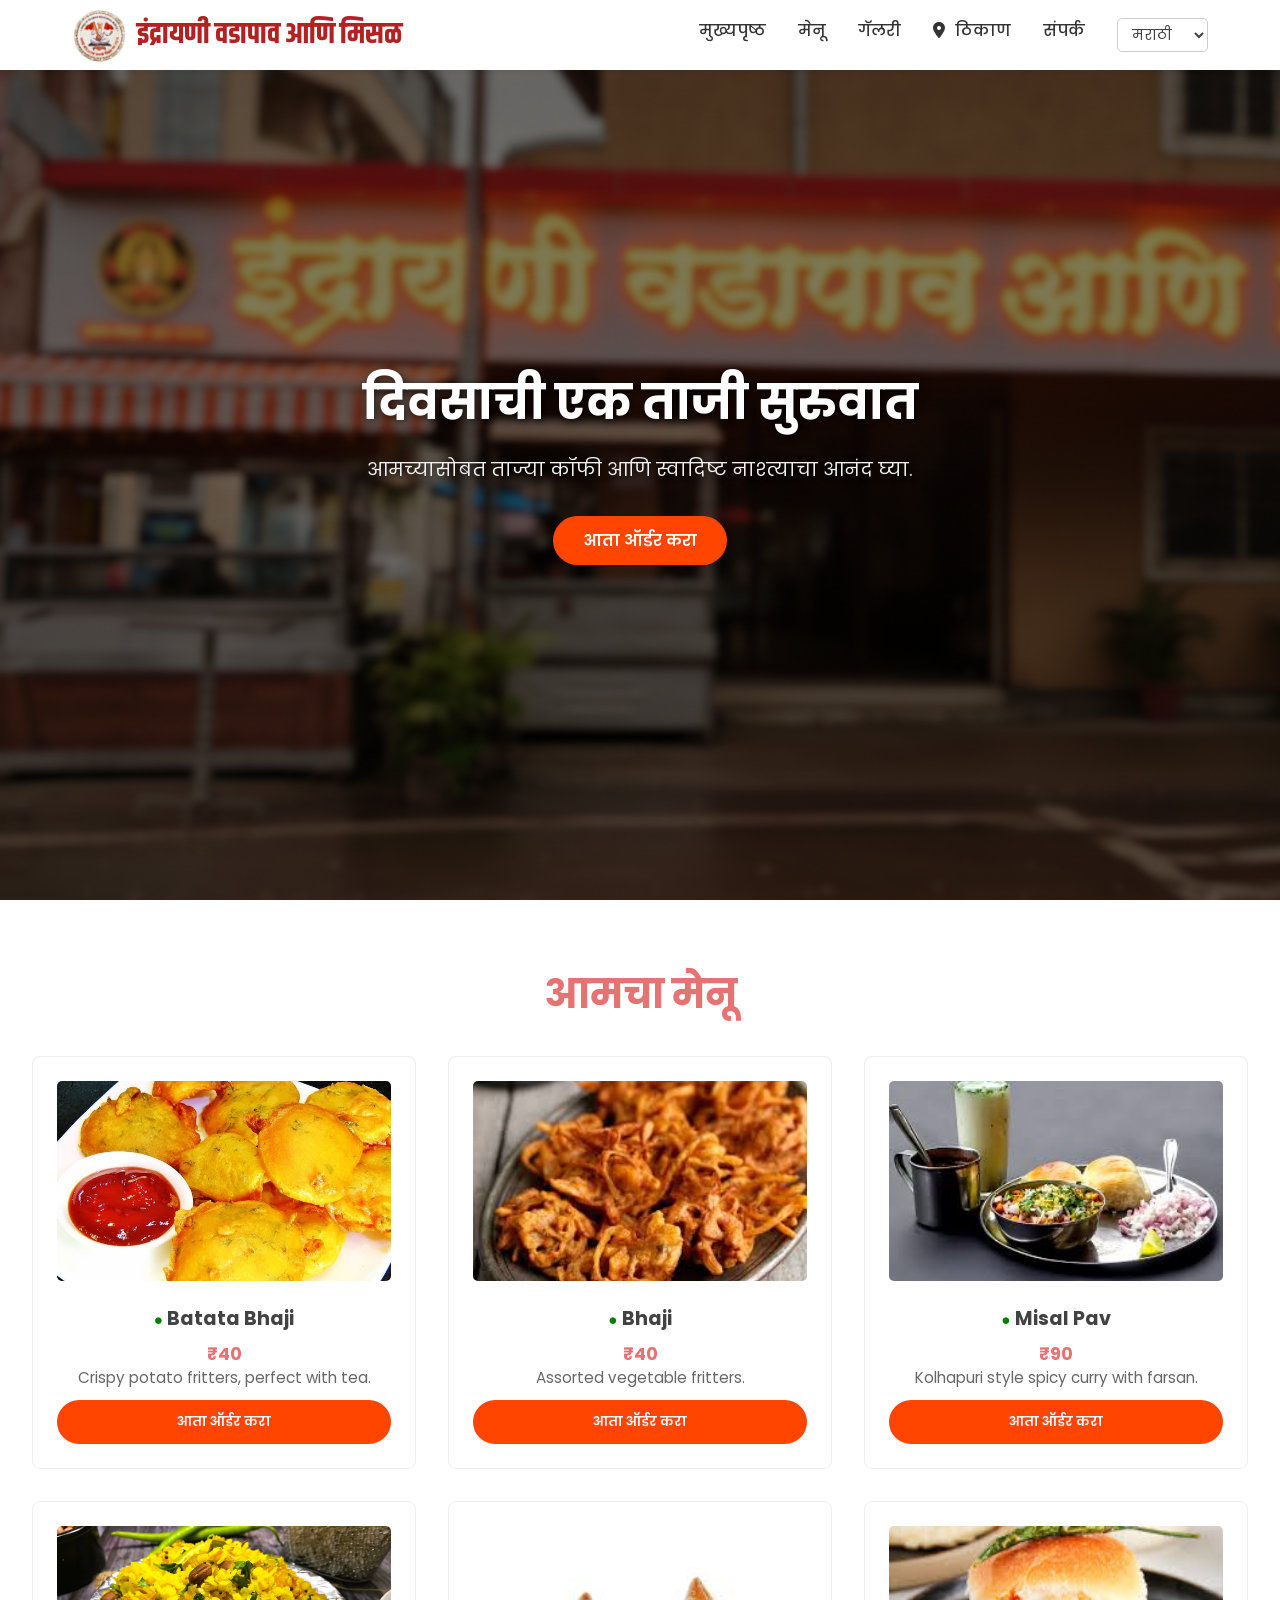
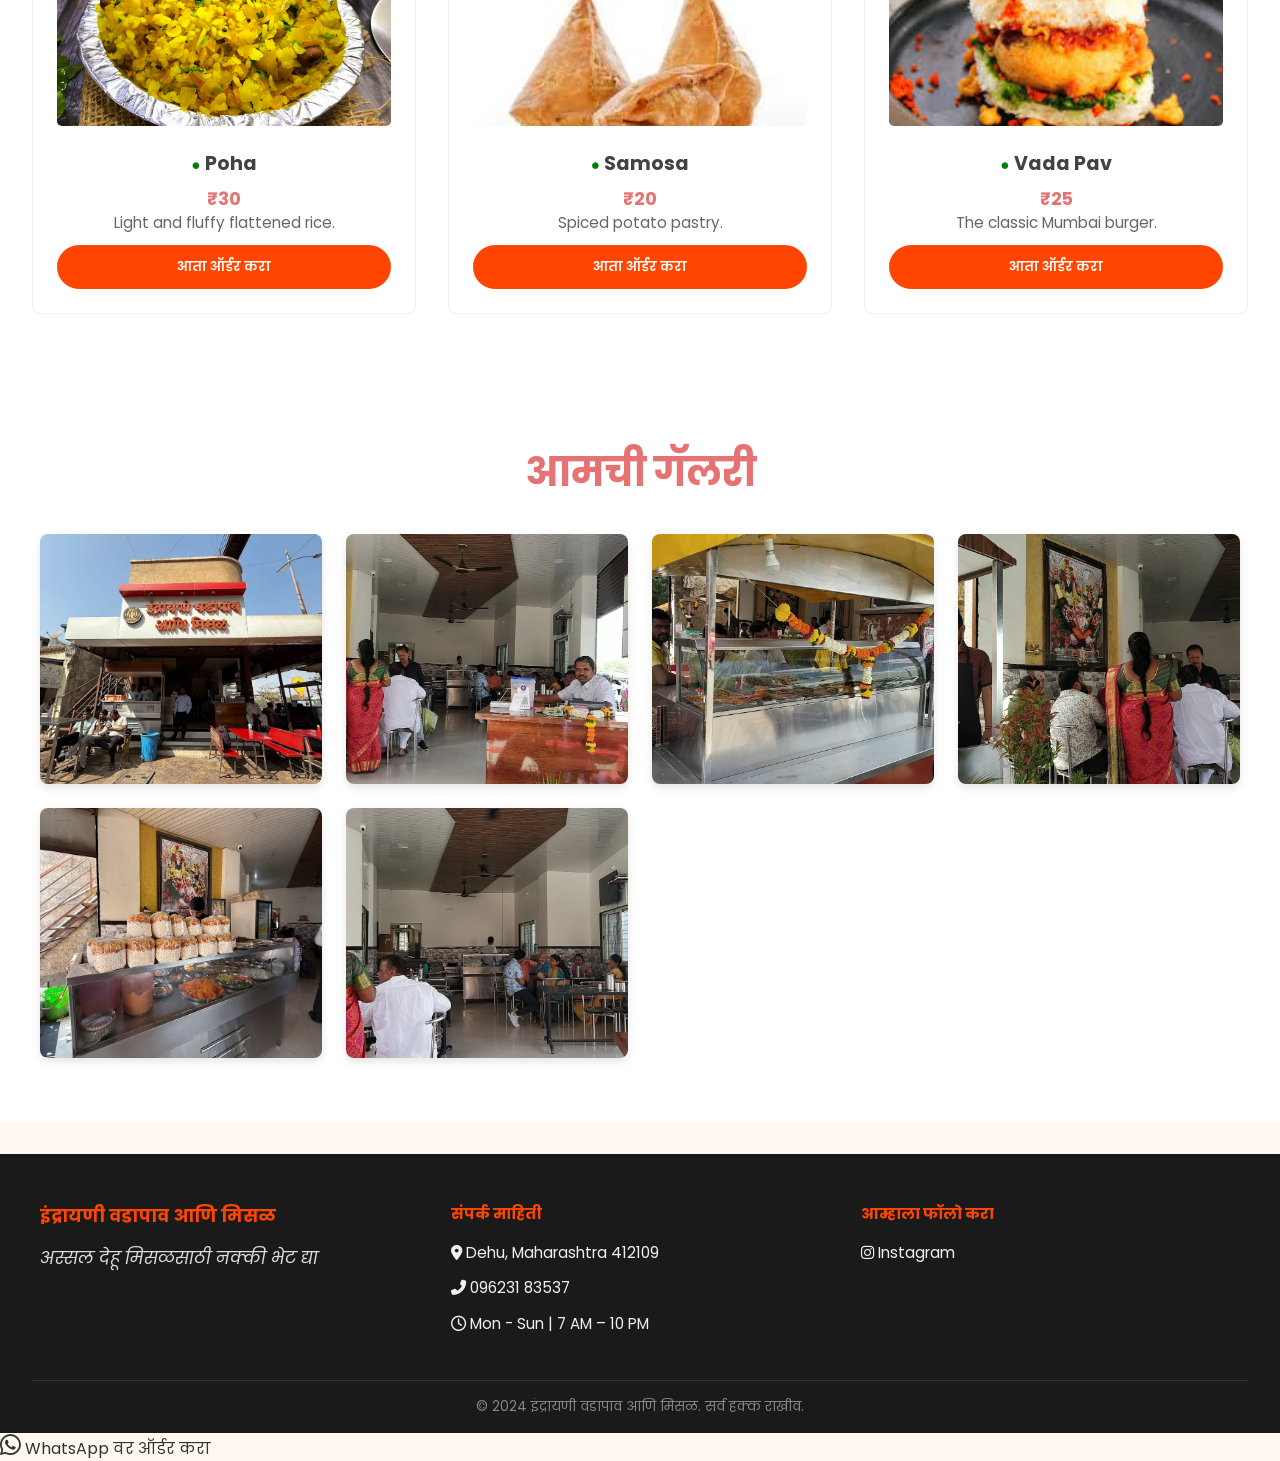
==== index.html @ 56738c75 "Initial commit for Indrayani project" ====
<!DOCTYPE html>
<html lang="hi">
<head>
    <meta charset="UTF-8">
    <meta name="viewport" content="width=device-width, initial-scale=1.0">
    <title>Indrayani Vadapav ani Misal - Authentic Dehu Misal & Vadapav</title>
    
    <!-- SEO के लिए मेटा विवरण -->
    <meta name="description" content="Indrayani Vadapav ani Misal में आपका स्वागत है, Dehu का सबसे अच्छा Misal और Vadapav स्पॉट।">

    <!-- Favicon (Browser Tab Icon) -->
    <link rel="icon" type="image/jpg" href="images/samosa.jpg">

    <!-- Google Fonts (Poppins) -->
    <link rel="preconnect" href="https://fonts.googleapis.com">
    <link rel="preconnect" href="https://fonts.gstatic.com" crossorigin>
    <link href="https://fonts.googleapis.com/css2?family=Khand:wght@600;700&family=Poppins:wght@400;500;700&display=swap" rel="stylesheet">

    <!-- FontAwesome Icons CDN -->
    <link rel="stylesheet" href="https://cdnjs.cloudflare.com/ajax/libs/font-awesome/6.5.1/css/all.min.css" integrity="sha512-DTOQO9RWCH3ppGqcWaEA1BIZOC6xxalwEsw9c2QQeAIftl+Vegovlnee1c9QX4TctnWMn13TZye+giMm8e2LwA==" crossorigin="anonymous" referrerpolicy="no-referrer" />

    <!-- External CSS File -->
    <link rel="stylesheet" href="style.css">
</head>
<body>

    <header class="header">
        <nav class="navbar">
            <!-- Logo -->
            <a href="index.html" class="logo">
                <img src="images/maha.jpg" alt="इंद्रायणी वडापाव आणि मिसळ Logo">
                <span>इंद्रायणी वडापाव आणि मिसळ</span>
            </a>

            <!-- Navigation Links -->
            <ul class="nav-links" id="nav-links">
                <li><a href="#home"><span data-i18n="home">Home</span></a></li>
                <li><a href="#menu"><span data-i18n="menu">Menu</span></a></li>
                <li><a href="#gallery"><span data-i18n="gallery">Gallery</span></a></li>
                <li><a href="https://maps.app.goo.gl/Uf37W1vmxum3vepm6" target="_blank"><i class="fas fa-map-marker-alt"></i> <span data-i18n="location">Location</span></a></li>
                <li><a href="#contact"><span data-i18n="contact">Contact</span></a></li>
                <li>
                    <select id="language-selector" onchange="changeLanguage(this.value)">
                        <option value="en">English</option>
                        <option value="mr" selected>मराठी</option>
                        <option value="hi">हिंदी</option>
                    </select>
                </li>
            </ul>

            <!-- Mobile Menu Toggle Button (Hamburger Icon) -->
            <button class="nav-toggle" id="nav-toggle">
                <i class="fas fa-bars"></i>
            </button>
        </nav>
    </header>

    <main>
        <!-- पेज का मुख्य कंटेंट यहाँ आएगा -->
        <section id="hero">
            <div class="hero-content">
                <h1 data-i18n="heroTitle">A Fresh Start to the Day</h1>
                <p data-i18n="heroDesc">Enjoy freshly made coffee and delicious breakfast with us.</p>
                <a href="#menu" class="cta-button" data-i18n="orderNow">Order Now</a>
            </div>
        </section>

        <!-- Menu Section -->
        <section id="menu" class="menu-section">
            <h2 class="section-title" data-i18n="ourMenu">Our Menu</h2>
            
            <div class="menu-grid" id="dynamic-menu-grid">
                <!-- Menu items will be loaded here from Admin Panel data -->
            </div>
        </section>

        <!-- Gallery Section -->
        <section id="gallery" class="gallery-section">
            <h2 class="section-title" data-i18n="ourGallery">Our Gallery</h2>
            <div class="gallery-grid">
                <div class="gallery-item">
                    <img src="images/1.png" alt="Gallery Image 1" onclick="openLightbox(this.src)">
                </div>
                <div class="gallery-item">
                    <img src="images/2.png" alt="Gallery Image 2" onclick="openLightbox(this.src)">
                </div>
                <div class="gallery-item">
                    <img src="images/3.png" alt="Gallery Image 3" onclick="openLightbox(this.src)">
                </div>
                <div class="gallery-item">
                    <img src="images/4.png" alt="Gallery Image 4" onclick="openLightbox(this.src)">
                </div>
                <div class="gallery-item">
                    <img src="images/5.png" alt="Gallery Image 5" onclick="openLightbox(this.src)">
                </div>
                <div class="gallery-item">
                    <img src="images/6.png" alt="Gallery Image 6" onclick="openLightbox(this.src)">
                </div>
            </div>
        </section>

    </main>

    <!-- Lightbox Structure -->
    <div id="lightbox" class="lightbox-container" onclick="closeLightbox()">
        <span class="lightbox-close" onclick="closeLightbox()">&times;</span>
        <img class="lightbox-content" id="lightbox-img">
    </div>

    <footer id="contact" class="footer">
        <div class="footer-container">
            <div class="footer-column">
                <h3 data-i18n="brandName">Indrayani Vadapav ani Misal</h3>
                <p class="visit-us" data-i18n="visitUs">Visit Us for Authentic Dehu Misal</p>
            </div>
            <div class="footer-column">
                <h4 data-i18n="contactInfo">Contact Info</h4>
                <p><i class="fas fa-map-marker-alt"></i> <a href="https://maps.app.goo.gl/Uf37W1vmxum3vepm6" target="_blank">Dehu, Maharashtra 412109</a></p>
                <p><i class="fas fa-phone-alt"></i> <a href="tel:09623183537">096231 83537</a></p>
                <p><i class="far fa-clock"></i> Mon - Sun | 7 AM – 10 PM</p>
            </div>
            <div class="footer-column">
                <h4 data-i18n="followUs">Follow Us</h4>
                <a href="https://www.instagram.com/indrayani_wadapav_ani_misal/" target="_blank" class="social-link"><i class="fab fa-instagram"></i> Instagram</a>
            </div>
        </div>
        <div class="copyright">
            <p data-i18n="rights">&copy; 2024 Indrayani Vadapav ani Misal. All Rights Reserved.</p>
        </div>
    </footer>

    <!-- WhatsApp Floating Button -->
    <a href="javascript:void(0)" id="whatsapp-float-btn" class="whatsapp-float">
        <i class="fab fa-whatsapp"></i> <span data-i18n="whatsappOrder">Order on WhatsApp</span>
    </a>

    <!-- JavaScript for Mobile Menu -->
    <script>
        const navToggle = document.getElementById('nav-toggle');
        const navLinks = document.getElementById('nav-links');

        navToggle.addEventListener('click', () => {
            navLinks.classList.toggle('active');
        });

        // Language Translation Script
        const translations = {
            en: {
                home: "Home",
                menu: "Menu",
                gallery: "Gallery",
                location: "Location",
                contact: "Contact",
                heroTitle: "A Fresh Start to the Day",
                heroDesc: "Enjoy freshly made coffee and delicious breakfast with us.",
                orderNow: "Order Now",
                todaysSpecial: "Today's Special",
                spicyMisal: "Spicy Misal Pav",
                misalDesc: "Kolhapuri style spicy curry with farsan and pav.",
                mumbaiVada: "Mumbai Vada Pav",
                vadaDesc: "The classic Mumbai burger with spicy chutney.",
                ourMenu: "Our Menu",
                ourGallery: "Our Gallery",
                brandName: "Indrayani Vadapav ani Misal",
                visitUs: "Visit Us for Authentic Dehu Misal",
                contactInfo: "Contact Info",
                followUs: "Follow Us",
                rights: "© 2024 Indrayani Vadapav ani Misal. All Rights Reserved.",
                order_prompt: "Enter quantity for {itemName}:",
                invalid_quantity: "Invalid quantity. Please enter a number greater than 0.",
                i_want_to_order: "Hello, I would like to order:",
                whatsappOrder: "Order on WhatsApp",
                whatsapp_inquiry: "Hello, I would like to inquire about an order.",
                restaurant_reply: "This is an auto-generated message. We will confirm your order shortly.",
                outside_delivery_area: "Sorry, we only deliver within a 3km radius. Your location is too far.",
                location_unavailable: "Could not get your location. Please enable location services in your browser/phone settings and try again.",
                deliveryCharge: "Delivery Charge",
                total: "Total"
            },
            hi: {
                home: "होम",
                menu: "मेनू",
                gallery: "गैलरी",
                location: "लोकेशन",
                contact: "संपर्क",
                heroTitle: "दिन की एक ताज़ा शुरुआत",
                heroDesc: "हमारे साथ ताज़ी बनी कॉफ़ी और स्वादिष्ट नाश्ते का आनंद लें।",
                orderNow: "अभी ऑर्डर करें",
                todaysSpecial: "आज की खास पेशकश",
                spicyMisal: "स्पाइसी मिसल पाव",
                misalDesc: "कोल्हापुरी स्टाइल तीखी तरी, फरसाण और पाव के साथ।",
                mumbaiVada: "मुंबई वडा पाव",
                vadaDesc: "तीखी चटनी के साथ क्लासिक मुंबई बर्गर।",
                ourMenu: "हमारा मेनू",
                ourGallery: "हमारी गैलरी",
                brandName: "इंद्रायणी वडापाव आणि मिसळ",
                visitUs: "असली देहू मिसल का स्वाद लें",
                contactInfo: "संपर्क जानकारी",
                followUs: "हमें फॉलो करें",
                rights: "© 2024 इंद्रायणी वडापाव आणि मिसळ. सर्वाधिकार सुरक्षित।",
                order_prompt: "{itemName} के लिए मात्रा दर्ज करें:",
                invalid_quantity: "अमान्य मात्रा। कृपया 0 से बड़ी संख्या दर्ज करें।",
                i_want_to_order: "नमस्ते, मैं यह ऑर्डर करना चाहता हूँ:",
                whatsappOrder: "WhatsApp पर ऑर्डर करें",
                whatsapp_inquiry: "नमस्ते, मैं एक ऑर्डर के बारे में पूछताछ करना चाहता हूं।",
                restaurant_reply: "यह एक स्वचालित संदेश है। हम जल्द ही आपके ऑर्डर की पुष्टि करेंगे।",
                outside_delivery_area: "माफ़ करें, हम केवल 3 किमी के दायरे में डिलीवरी करते हैं। आपका स्थान बहुत दूर है।",
                location_unavailable: "आपका स्थान प्राप्त नहीं हो सका। कृपया अपने ब्राउज़र/फ़ोन सेटिंग्स में स्थान सेवाएं सक्षम करें और पुनः प्रयास करें।",
                deliveryCharge: "डिलीवरी चार्ज",
                total: "कुल"
            },
            mr: {
                home: "मुख्यपृष्ठ",
                menu: "मेनू",
                gallery: "गॅलरी",
                location: "ठिकाण",
                contact: "संपर्क",
                heroTitle: "दिवसाची एक ताजी सुरुवात",
                heroDesc: "आमच्यासोबत ताज्या कॉफी आणि स्वादिष्ट नाश्त्याचा आनंद घ्या.",
                orderNow: "आता ऑर्डर करा",
                todaysSpecial: "आजचे विशेष",
                spicyMisal: "झणझणीत मिसळ पाव",
                misalDesc: "कोल्हापुरी स्टाईल रस्सा, फरसाण आणि पाव सोबत.",
                mumbaiVada: "मुंबई वडापाव",
                vadaDesc: "तिखट चटणीसोबत क्लासिक मुंबई वडापाव.",
                ourMenu: "आमचा मेनू",
                ourGallery: "आमची गॅलरी",
                brandName: "इंद्रायणी वडापाव आणि मिसळ",
                visitUs: "अस्सल देहू मिसळसाठी नक्की भेट द्या",
                contactInfo: "संपर्क माहिती",
                followUs: "आम्हाला फॉलो करा",
                rights: "© 2024 इंद्रायणी वडापाव आणि मिसळ. सर्व हक्क राखीव.",
                order_prompt: "{itemName} साठी संख्या प्रविष्ट करा:",
                invalid_quantity: "अवैध प्रमाण. कृपया ० पेक्षा मोठी संख्या प्रविष्ट करा.",
                i_want_to_order: "नमस्कार, मला ही ऑर्डर करायची आहे:",
                whatsappOrder: "WhatsApp वर ऑर्डर करा",
                whatsapp_inquiry: "नमस्कार, मला ऑर्डरबद्दल चौकशी करायची आहे.",
                restaurant_reply: "हा एक स्वयंचलित संदेश आहे. आम्ही लवकरच तुमच्या ऑर्डरची पुष्टी करू.",
                outside_delivery_area: "क्षमस्व, आम्ही फक्त ३ किमीच्या त्रिज्येत डिलिव्हरी करतो. तुमचे स्थान खूप लांब आहे.",
                location_unavailable: "तुमचे स्थान मिळू शकले नाही. कृपया तुमच्या ब्राउझर/फोन सेटिंग्जमध्ये स्थान सेवा सक्षम करा आणि पुन्हा प्रयत्न करा.",
                deliveryCharge: "डिलिव्हरी चार्ज",
                total: "एकूण"
            }
        };

        // Initialize default language on page load
        changeLanguage('mr');

        function changeLanguage(lang) {
            document.querySelectorAll('[data-i18n]').forEach(element => {
                const key = element.getAttribute('data-i18n');
                if (translations[lang] && translations[lang][key]) {
                    element.textContent = translations[lang][key];
                }
            });
        }

        // --- Dynamic Menu Logic (Loaded from Admin Panel) ---
        const defaultMenu = [
            { name: "Batata Bhaji", price: 40, image: "images/batata-bhaji.jpg", desc: "Crispy potato fritters, perfect with tea.", veg: true },
            { name: "Bhaji", price: 40, image: "images/bhaji.jpg", desc: "Assorted vegetable fritters.", veg: true },
            { name: "Misal Pav", price: 90, image: "images/misal-pav.jpg", desc: "Kolhapuri style spicy curry with farsan.", veg: true },
            { name: "Poha", price: 30, image: "images/poha.jpg", desc: "Light and fluffy flattened rice.", veg: true },
            { name: "Samosa", price: 20, image: "images/samosa.jpg", desc: "Spiced potato pastry.", veg: true },
            { name: "Vada Pav", price: 25, image: "images/vada-pav.jpg", desc: "The classic Mumbai burger.", veg: true }
        ];

        const menuData = JSON.parse(localStorage.getItem('menuData')) || defaultMenu;
        const menuContainer = document.getElementById('dynamic-menu-grid');

        menuData.forEach(item => {
            const vegIcon = item.veg ? '<span class="veg-icon" style="color:green">●</span>' : '<span class="veg-icon" style="color:red">●</span>';
            const cardHtml = `
                <div class="menu-card">
                    <img src="${item.image}" alt="${item.name}" onerror="this.src='https://placehold.co/600x400?text=No+Image'">
                    <h4>${vegIcon} <span>${item.name}</span></h4>
                    <span class="price">₹${item.price}</span>
                    <p class="description">${item.desc}</p>
                    <button class="cta-button" style="width:100%; text-align:center; margin-top:10px;" onclick="orderItem('${item.name}', ${item.price})">${translations['mr'].orderNow}</button>
                </div>
            `;
            menuContainer.innerHTML += cardHtml;
        });

        function orderItem(itemName, price) {
            const lang = document.getElementById('language-selector').value || 'en';

            if (navigator.geolocation) {
                navigator.geolocation.getCurrentPosition(
                    (position) => { // Success
                        const userLat = position.coords.latitude;
                        const userLon = position.coords.longitude;
                        const restaurantLat = 18.7191; // Dehu, Maharashtra
                        const restaurantLon = 73.7645;

                        const distance = calculateDistance(userLat, userLon, restaurantLat, restaurantLon);

                        if (distance <= 3) {
                            proceedWithOrder(itemName, price, lang);
                        } else {
                            alert(translations[lang].outside_delivery_area);
                        }
                    },
                    () => { // Error
                        alert(translations[lang].location_unavailable);
                    }
                );
            } else {
                alert("Geolocation is not supported by this browser.");
            }
        }

        function proceedWithOrder(itemName, price, lang) {
            const promptText = translations[lang].order_prompt.replace('{itemName}', itemName); // itemName is now direct string
            const quantity = prompt(promptText, "1");

            if (quantity && !isNaN(quantity) && quantity > 0) {
                const qty = parseInt(quantity);
                const deliveryCharge = 30; // ₹30 डिलीवरी चार्ज
                const itemTotal = qty * price;
                const grandTotal = itemTotal + deliveryCharge;
                const orderMessage = `${translations[lang].i_want_to_order}\n- ${qty} x ${itemName} (₹${itemTotal})\n- ${translations[lang].deliveryCharge}: ₹${deliveryCharge}\n- ${translations[lang].total}: ₹${grandTotal}`;
                const restaurantReply = translations[lang].restaurant_reply;
                const finalMessage = `${orderMessage}\n\n${restaurantReply}`;
                const whatsappNumber = "919623183537";
                const url = `https://wa.me/${whatsappNumber}?text=${encodeURIComponent(finalMessage)}`;
                window.open(url, '_blank');
            } else if (quantity !== null) {
                alert(translations[lang].invalid_quantity);
            }
        }

        function calculateDistance(lat1, lon1, lat2, lon2) {
            const R = 6371; // Radius of the earth in km
            const dLat = (lat2 - lat1) * Math.PI / 180;
            const dLon = (lon2 - lon1) * Math.PI / 180;
            const a = 0.5 - Math.cos(dLat)/2 + Math.cos(lat1 * Math.PI / 180) * Math.cos(lat2 * Math.PI / 180) * (1 - Math.cos(dLon)) / 2;
            return R * 2 * Math.asin(Math.sqrt(a));
        }

        // Floating WhatsApp button for general inquiry
        document.getElementById('whatsapp-float-btn').addEventListener('click', function() {
            const lang = document.getElementById('language-selector').value || 'en';
            const message = translations[lang].whatsapp_inquiry;
            const whatsappNumber = "919623183537";
            const url = `https://wa.me/${whatsappNumber}?text=${encodeURIComponent(message)}`;
            window.open(url, '_blank');
        });

        // Lightbox Functions
        const lightbox = document.getElementById('lightbox');
        const lightboxImg = document.getElementById('lightbox-img');

        function openLightbox(src) {
            lightbox.style.display = 'flex';
            lightboxImg.src = src;
        }

        function closeLightbox() {
            lightbox.style.display = 'none';
            lightboxImg.src = '';
        }

    </script>

</body>
</html>
---- style.css ----
/* --- CSS Variables (Root) --- */
:root {
    --primary-font: 'Poppins', sans-serif;
    --primary-color: #E57373; /* एक वार्म, आकर्षक लाल रंग */
    --secondary-color: #424242; /* गहरा ग्रे */
    --background-color: #FFF8F0; /* हल्का क्रीम */
    --text-color: #333;
    --header-height: 70px;
}

/* --- Basic Reset & Body Styles --- */
* {
    margin: 0;
    padding: 0;
    box-sizing: border-box;
    scroll-behavior: smooth; /* Smooth scrolling for anchor links */
}

body {
    font-family: var(--primary-font);
    background-color: var(--background-color);
    color: var(--text-color);
}

/* इमेज लोड न होने पर लेआउट न बिगड़े */
img {
    background-color: #eee; /* हल्का ग्रे रंग */
    object-fit: cover;
}

a {
    text-decoration: none;
    color: inherit;
}

ul {
    list-style: none;
}

/* --- Header & Navigation Bar --- */
.header {
    background-color: #ffffff;
    box-shadow: 0 2px 4px rgba(0, 0, 0, 0.05);
    height: var(--header-height);
    position: fixed;
    width: 100%;
    top: 0;
    left: 0;
    z-index: 100;
}

.navbar {
    max-width: 1200px;
    margin: 0 auto;
    padding: 0 2rem;
    height: 100%;
    display: flex;
    justify-content: space-between;
    align-items: center;
}

.logo {
    font-family: 'Khand', sans-serif; /* मराठी के लिए बोल्ड फॉन्ट */
    font-size: 1.8rem;
    font-weight: 700;
    color: #b22222; /* गहरा लाल रंग */
    display: flex;
    align-items: center;
    gap: 10px;
}

.logo img {
    height: 55px; /* हेडर में फिट होने के लिए साइज */
    width: auto;
    vertical-align: middle; /* इमेज को सही से अलाइन करने के लिए */
}

.nav-links {
    display: flex;
    gap: 2rem;
}

.nav-links a {
    font-weight: 500;
    transition: color 0.3s ease;
}

.nav-links a i {
    margin-right: 6px; /* आइकन और टेक्स्ट के बीच थोड़ी जगह */
}

.nav-links a:hover {
    color: var(--primary-color);
}

/* Language Selector */
#language-selector {
    padding: 5px 10px;
    border-radius: 5px;
    border: 1px solid #ccc;
    background-color: white;
    font-family: var(--primary-font);
    cursor: pointer;
    font-size: 0.9rem;
    color: var(--secondary-color);
}

#language-selector:focus {
    outline: none;
    border-color: var(--primary-color);
}

.nav-toggle {
    display: none; /* डेस्कटॉप पर छिपा हुआ */
    font-size: 1.5rem;
    background: none;
    border: none;
    cursor: pointer;
    color: var(--secondary-color);
}

/* --- Announcement Bar --- */
.announcement-bar {
    background-color: #FF4500; /* Orange Background */
    color: white;
    padding: 8px 0;
    overflow: hidden;
    white-space: nowrap;
    margin-top: var(--header-height); /* Fixed Header के नीचे जगह बनाने के लिए */
    font-weight: 600;
    font-size: 1rem;
}

.marquee-text {
    display: inline-block;
    padding-left: 100%;
    animation: marquee 15s linear infinite;
}

@keyframes marquee {
    0% { transform: translateX(0); }
    100% { transform: translateX(-100%); }
}

/* --- Hero Section Example --- */
#hero {
    display: flex;
    justify-content: center; /* टेक्स्ट को बीच में लाने के लिए */
    align-items: center;
    text-align: center; /* टेक्स्ट को बीच में लाने के लिए */
    min-height: 100vh;
    padding-top: 2rem; /* पैडिंग कम की क्योंकि अब ऊपर Announcement Bar है */
    padding-left: 5%;
    padding-right: 5%;
    color: #FFFFFF; /* White Text for dark background */
    gap: 2rem;
    position: relative; /* Overlay के लिए ज़रूरी */
    background-image: url('images/indra.png');
    background-size: cover;
    background-position: center;
}

/* हीरो सेक्शन पर ओवरले ताकि टेक्स्ट साफ़ दिखे */
#hero::before {
    content: '';
    position: absolute;
    top: 0;
    left: 0;
    width: 100%;
    height: 100%;
    background-color: rgba(0, 0, 0, 0.5); /* गहरा ओवरले ताकि इमेज साफ़ दिखे */
    z-index: 0;
}

#hero h1 {
    font-size: 3rem;
    margin-bottom: 1rem;
    color: #FFFFFF;
    text-shadow: 2px 2px 8px rgba(0, 0, 0, 0.7); /* टेक्स्ट के पीछे छाया */
}

#hero p {
    font-size: 1.2rem;
    margin-bottom: 2rem;
    color: #f1f1f1; /* थोड़ा हल्का सफ़ेद */
    text-shadow: 1px 1px 6px rgba(0, 0, 0, 0.7); /* टेक्स्ट के पीछे छाया */
}

.hero-content {
    position: relative; /* ओवरले के ऊपर रखने के लिए */
    z-index: 1;
}

.cta-button {
    display: inline-block;
    background-color: #FF4500; /* Orange Button */
    color: white;
    padding: 12px 30px;
    border-radius: 50px;
    font-weight: 600;
    transition: background 0.3s ease;
    /* Resets for <button> elements */
    border: none;
    cursor: pointer;
    font-family: var(--primary-font);
}

.cta-button:hover {
    background-color: #e63900;
}

/* --- Footer --- */
.footer {
    background-color: #1a1a1a; /* Premium Dark Background */
    color: #f1f1f1;
    padding: 3rem 2rem 1rem;
    margin-top: 2rem;
    font-size: 0.95rem;
}

.footer-container {
    max-width: 1200px;
    margin: 0 auto;
    display: flex;
    flex-wrap: wrap;
    justify-content: space-between;
    gap: 2rem;
}

.footer-column {
    flex: 1;
    min-width: 250px;
}

.footer-column h3, .footer-column h4 {
    color: #FF4500; /* Orange accent matching the theme */
    margin-bottom: 1rem;
}

.visit-us {
    font-style: italic;
    font-size: 1.1rem;
    color: #ddd;
}

.footer-column p {
    margin-bottom: 0.8rem;
}

.footer-column a {
    transition: color 0.3s;
}

.footer-column a:hover {
    color: #FF4500;
}

.copyright {
    text-align: center;
    margin-top: 2rem;
    padding-top: 1rem;
    border-top: 1px solid #333;
    font-size: 0.85rem;
    color: #888;
}

/* --- Menu Section Styles --- */
.menu-section {
    padding: 4rem 2rem;
    background-color: #fff;
}

.section-title {
    text-align: center;
    font-size: 2.5rem;
    margin-bottom: 2rem;
    color: var(--primary-color);
    font-family: var(--primary-font);
}

.menu-category {
    max-width: 1200px;
    margin: 0 auto 3rem auto;
}

.menu-category h3 {
    font-size: 1.8rem;
    margin-bottom: 1.5rem;
    border-bottom: 2px solid var(--primary-color);
    display: inline-block;
    color: var(--secondary-color);
}

.menu-grid {
    display: grid;
    grid-template-columns: repeat(auto-fit, minmax(300px, 1fr));
    gap: 2rem;
}

.menu-card {
    background: #fff;
    border: 1px solid #eee;
    border-radius: 8px;
    padding: 1.5rem;
    transition: transform 0.3s ease, box-shadow 0.3s ease;
    text-align: center; /* Center align text in the card */
}

/* Hover Effect: Shadow and slight lift */
.menu-card:hover {
    transform: translateY(-5px);
    box-shadow: 0 10px 20px rgba(0,0,0,0.1);
}

/* मेनू कार्ड की इमेज का साइज फिक्स करें */
.menu-card img {
    width: 100%;
    height: 200px; /* फिक्स हाइट ताकि सब बराबर दिखें */
    object-fit: cover;
    border-radius: 5px;
    margin-bottom: 1rem; /* Space between image and text */
}

.card-header {
    display: flex;
    justify-content: space-between;
    align-items: center;
    text-align: left; /* Keep header text left-aligned */
}

.menu-card h4 {
    font-size: 1.2rem;
    color: var(--secondary-color);
    margin-bottom: 0.5rem; /* Space between title and price/description */
}

.card-header h4 {
    margin-bottom: 0;
}

.veg-icon {
    color: #4CAF50; /* Green color for veg icon */
    font-size: 0.8em;
    vertical-align: middle;
}

.price {
    font-weight: 700;
    color: var(--primary-color);
    font-size: 1.1rem;
}

.description {
    color: #666;
    font-size: 0.95rem;
    line-height: 1.5;
}

/* --- Gallery Section --- */
.gallery-section {
    padding: 4rem 2rem;
    background-color: #fff; /* Matches menu background */
}

.gallery-grid {
    display: grid;
    grid-template-columns: repeat(auto-fit, minmax(280px, 1fr));
    gap: 1.5rem;
    max-width: 1200px;
    margin: 0 auto;
}

.gallery-item {
    overflow: hidden; /* Zoom effect ke liye zaroori */
    border-radius: 8px;
    box-shadow: 0 4px 8px rgba(0,0,0,0.1);
    position: relative;
    cursor: pointer;
}

.gallery-item img {
    width: 100%;
    height: 250px; /* Sabhi images ke liye ek fix height */
    object-fit: cover; /* Image ko crop karke fit karega */
    display: block;
    transition: transform 0.4s ease;
}

/* Hover par zoom effect */
.gallery-item:hover img {
    transform: scale(1.1);
}

/* --- Lightbox Styles --- */
.lightbox-container {
    display: none; /* Hidden by default */
    position: fixed;
    z-index: 2000;
    left: 0;
    top: 0;
    width: 100%;
    height: 100%;
    background-color: rgba(0, 0, 0, 0.9);
    justify-content: center;
    align-items: center;
}

.lightbox-content {
    max-width: 90%;
    max-height: 90%;
    object-fit: contain;
}

.lightbox-close {
    position: absolute;
    top: 20px;
    right: 35px;
    color: #f1f1f1;
    font-size: 40px;
    font-weight: bold;
    transition: 0.3s;
    cursor: pointer;
}

/* --- Responsive Design (Media Query for Mobile) --- */
@media (max-width: 768px) {
    .logo {
        font-size: 1.2rem; /* मोबाइल पर नाम थोड़ा छोटा */
    }

    .logo img {
        height: 40px; /* मोबाइल पर लोगो थोड़ा छोटा */
    }

    /* नेविगेशन बार (Hamburger Menu) */
    .nav-links {
        position: absolute;
        top: var(--header-height);
        left: 0;
        width: 100%;
        background-color: white;
        flex-direction: column;
        align-items: center;
        padding: 1rem 0;
        transform: translateY(-150%); /* डिफ़ॉल्ट रूप से ऊपर छिपा हुआ */
        transition: transform 0.3s ease-in-out;
        box-shadow: 0 5px 10px rgba(0, 0, 0, 0.1);
    }

    .nav-links.active {
        transform: translateY(0); /* क्लिक करने पर नीचे आएगा */
    }

    .nav-links li {
        padding: 1rem 0;
        width: 100%;
        text-align: center;
    }

    .nav-toggle {
        display: block; /* हैमबर्गर आइकन दिखाएं */
    }
    
    /* Hero Section Mobile Adjustment */
    #hero {
        flex-direction: column-reverse; /* Image on top, text below (or vice versa) */
        text-align: center;
        padding: 100px 20px 50px 20px;
        height: auto;
    }

    /* मेनू कार्ड्स (एक के नीचे एक) */
    .menu-grid {
        grid-template-columns: 1fr; /* सिंगल कॉलम लेआउट */
    }

    .menu-section {
        padding: 2rem 1rem; /* मोबाइल पर पैडिंग कम करें */
    }
    
    .navbar {
        padding: 0 1rem;
    }
}

/* --- Admin Panel Styles --- */
.admin-body {
    background-color: #f4f4f4;
    min-height: 100vh;
}

.admin-wrapper {
    display: flex;
    width: 100%;
}

/* Sidebar */
.sidebar {
    width: 250px;
    background-color: #333; /* Dark Grey */
    color: white;
    display: flex;
    flex-direction: column;
    position: fixed;
    height: 100%;
    transition: 0.3s;
    z-index: 1000;
}

.sidebar-brand {
    font-size: 1.4rem;
    font-weight: bold;
    padding: 20px;
    background-color: #222;
    color: #FF4500;
    text-align: center;
    font-family: 'Khand', sans-serif;
}

.sidebar-menu {
    list-style: none;
    padding: 0;
}

.sidebar-menu li a {
    display: block;
    padding: 15px 20px;
    color: #ccc;
    text-decoration: none;
    border-bottom: 1px solid #444;
    transition: 0.3s;
}

.sidebar-menu li a:hover, .sidebar-menu li a.active {
    background-color: #FF4500;
    color: white;
}

.sidebar-menu i {
    margin-right: 10px;
    width: 20px;
    text-align: center;
}

/* Main Content */
.main-content {
    flex: 1;
    margin-left: 250px;
    transition: 0.3s;
}

.top-header {
    background-color: #fff;
    padding: 15px 20px;
    box-shadow: 0 2px 5px rgba(0,0,0,0.1);
    display: flex;
    align-items: center;
    justify-content: space-between;
    position: sticky;
    top: 0;
    z-index: 900;
}

.header-title {
    font-family: 'Khand', sans-serif;
    font-size: 1.5rem;
    color: #333;
    margin: 0;
}

.mobile-toggle {
    display: none;
    background: none;
    border: none;
    font-size: 1.5rem;
    cursor: pointer;
    margin-right: 15px;
    color: #333;
}

.dashboard-container {
    padding: 20px;
}

/* Stats Cards */
.stats-grid {
    display: grid;
    grid-template-columns: repeat(auto-fit, minmax(200px, 1fr));
    gap: 20px;
    margin-bottom: 20px;
}

.stat-card {
    background: white;
    padding: 20px;
    border-radius: 8px;
    box-shadow: 0 2px 5px rgba(0,0,0,0.05);
    display: flex;
    align-items: center;
    border-left: 4px solid #FF4500;
}

.stat-icon {
    font-size: 2rem;
    color: #FF4500;
    margin-right: 15px;
}

.stat-info h3 {
    font-size: 0.9rem;
    color: #777;
    margin-bottom: 5px;
}

.stat-info p {
    font-size: 1.2rem;
    font-weight: bold;
    color: #333;
}

/* Admin Card & Table */
.admin-card {
    background: white;
    padding: 25px;
    border-radius: 10px;
    box-shadow: 0 4px 10px rgba(0,0,0,0.05);
}

.admin-table {
    width: 100%;
    border-collapse: collapse;
    margin-bottom: 20px;
}

.admin-table th, .admin-table td {
    padding: 12px 15px;
    text-align: left;
    border-bottom: 1px solid #eee;
}

.admin-table th {
    background-color: #f8f9fa;
    color: #555;
    font-weight: 600;
}

.price-input {
    width: 100%;
    padding: 8px;
    border: 1px solid #ddd;
    border-radius: 4px;
}

.save-btn {
    width: 100%;
    padding: 15px;
    font-size: 1.1rem;
    border-radius: 50px;
}

/* Login Card */
.login-card {
    max-width: 400px;
    margin: 100px auto;
    background: white;
    padding: 30px;
    border-radius: 10px;
    box-shadow: 0 4px 15px rgba(0,0,0,0.1);
    text-align: center;
}

.admin-input {
    width: 100%;
    padding: 12px;
    margin: 15px 0;
    border: 1px solid #ddd;
    border-radius: 5px;
}

/* Responsive */
@media (max-width: 768px) {
    .sidebar {
        transform: translateX(-250px);
    }
    .sidebar.active {
        transform: translateX(0);
    }
    .main-content {
        margin-left: 0;
    }
    .mobile-toggle {
        display: block;
    }
}

/* --- Full-Featured Admin Dashboard Styles --- */
.admin-body {
    background-color: #f4f6f9;
    display: flex;
    min-height: 100vh;
    font-family: 'Poppins', sans-serif;
    margin: 0; /* Reset body margin for admin page */
}

.sidebar {
    width: 260px;
    background-color: #1a1a1a; /* Dark Sidebar */
    color: #fff;
    display: flex;
    flex-direction: column;
    transition: transform 0.3s ease;
    position: fixed;
    height: 100%;
    z-index: 1000;
    left: 0;
    top: 0;
}

.sidebar-header {
    padding: 25px 20px;
    background-color: #b22222; /* Dark Red Brand Color */
    text-align: center;
    font-family: 'Khand', sans-serif;
    font-size: 1.6rem;
    font-weight: 700;
    letter-spacing: 1px;
}

.sidebar-menu {
    list-style: none;
    padding: 0;
    margin-top: 20px;
}

.sidebar-menu li a {
    display: flex;
    align-items: center;
    padding: 15px 25px;
    color: #ccc;
    text-decoration: none;
    transition: 0.3s;
    border-left: 4px solid transparent;
    font-size: 1rem;
}

.sidebar-menu li a:hover, .sidebar-menu li a.active {
    background-color: #333;
    color: #fff;
    border-left-color: #FF4500; /* Orange Accent */
}

.sidebar-menu li a i {
    margin-right: 15px;
    width: 20px;
    text-align: center;
    font-size: 1.1rem;
}

.main-content {
    flex: 1;
    margin-left: 260px; /* Width of sidebar */
    display: flex;
    flex-direction: column;
    transition: margin-left 0.3s ease;
    width: 100%;
}

.top-header {
    background-color: #fff;
    padding: 15px 30px;
    box-shadow: 0 2px 5px rgba(0,0,0,0.05);
    display: flex;
    justify-content: space-between;
    align-items: center;
    height: 70px;
}

.header-title {
    font-size: 1.5rem;
    font-weight: 600;
    color: #333;
    font-family: 'Khand', sans-serif;
}

.dashboard-container {
    padding: 30px;
}

/* Stats Cards */
.stats-grid {
    display: grid;
    grid-template-columns: repeat(auto-fit, minmax(240px, 1fr));
    gap: 20px;
    margin-bottom: 30px;
}

.stat-card {
    background: #fff;
    padding: 25px;
    border-radius: 10px;
    box-shadow: 0 2px 10px rgba(0,0,0,0.05);
    display: flex;
    justify-content: space-between;
    align-items: center;
    border-bottom: 4px solid #FF4500;
}

.stat-info h3 {
    font-size: 2rem;
    margin-bottom: 5px;
    color: #333;
    font-weight: 700;
}

.stat-info p {
    color: #777;
    font-size: 0.9rem;
    font-weight: 500;
}

.stat-icon {
    font-size: 2.5rem;
    color: #FF4500;
    opacity: 0.2;
}

/* Menu Table */
.table-container {
    background: #fff;
    padding: 25px;
    border-radius: 10px;
    box-shadow: 0 2px 10px rgba(0,0,0,0.05);
}

.table-header-row {
    display: flex;
    justify-content: space-between;
    align-items: center;
    margin-bottom: 20px;
}

.menu-table {
    width: 100%;
    border-collapse: collapse;
}

.menu-table th, .menu-table td {
    padding: 15px;
    text-align: left;
    border-bottom: 1px solid #eee;
}

.menu-table th {
    background-color: #f8f9fa;
    color: #555;
    font-weight: 600;
}

/* Mobile Responsive for Admin */
@media (max-width: 768px) {
    .sidebar {
        transform: translateX(-100%);
    }
    .sidebar.active {
        transform: translateX(0);
    }
    .main-content {
        margin-left: 0;
    }
}
}

/* --- WhatsApp Floating Button --- */
.whatsapp-float {
    position: fixed;
    bottom: 20px;
    right: 20px;
    background-color: #25d366;
    color: white;
    padding: 12px 24px;
    border-radius: 50px;
    font-weight: 600;
    box-shadow: 0 4px 10px rgba(0,0,0,0.2);
    z-index: 1000;
    display: flex;
    align-items: center;
    gap: 10px;
    transition: transform 0.3s ease, box-shadow 0.3s ease;
}

.whatsapp-float:hover {
    transform: translateY(-3px);
    box-shadow: 0 6px 15px rgba(0,0,0,0.3);
    background-color: #20bd5a;
}

.whatsapp-float i {
    font-size: 1.5rem;
}

/* --- Premium Login Page Styles --- */
.login-body {
    background-image: url('images/indra.png'); /* Restaurant Background */
    background-size: cover;
    background-position: center;
    height: 100vh;
    display: flex;
    justify-content: center;
    align-items: center;
    position: relative;
    margin: 0;
}

.login-body::before {
    content: '';
    position: absolute;
    top: 0; left: 0; right: 0; bottom: 0;
    background: rgba(0, 0, 0, 0.5); /* Dark Overlay */
    backdrop-filter: blur(8px); /* Blur Effect */
    z-index: 1;
}

.glass-card {
    background: rgba(255, 255, 255, 0.15); /* Translucent White */
    backdrop-filter: blur(12px);
    -webkit-backdrop-filter: blur(12px);
    border: 1px solid rgba(255, 255, 255, 0.3);
    padding: 40px;
    border-radius: 20px;
    width: 90%;
    max-width: 400px;
    text-align: center;
    position: relative;
    z-index: 2;
    box-shadow: 0 8px 32px 0 rgba(0, 0, 0, 0.37);
}

.login-logo {
    width: 90px;
    height: 90px;
    border-radius: 50%;
    object-fit: cover;
    margin-bottom: 15px;
    border: 3px solid white;
    box-shadow: 0 4px 10px rgba(0,0,0,0.2);
}

.login-title {
    color: white;
    font-family: 'Khand', sans-serif;
    font-size: 2.2rem;
    margin-bottom: 25px;
    text-shadow: 0 2px 4px rgba(0,0,0,0.5);
    line-height: 1.2;
}

.login-input {
    width: 100%;
    padding: 14px 20px;
    margin-bottom: 15px;
    border: none;
    border-radius: 50px;
    background: rgba(255, 255, 255, 0.9);
    font-size: 1rem;
    outline: none;
    transition: 0.3s;
    font-family: 'Poppins', sans-serif;
}

.login-input:focus {
    background: white;
    box-shadow: 0 0 15px rgba(255, 255, 255, 0.5);
    transform: scale(1.02);
}

.login-btn {
    width: 100%;
    padding: 14px;
    border: none;
    border-radius: 50px;
    background: #FF4500; /* Orange Brand Color */
    color: white;
    font-size: 1.1rem;
    font-weight: 600;
    cursor: pointer;
    transition: 0.3s;
    margin-top: 10px;
    box-shadow: 0 4px 15px rgba(255, 69, 0, 0.4);
}

.login-btn:hover {
    background: #ff5722;
    transform: translateY(-2px);
}
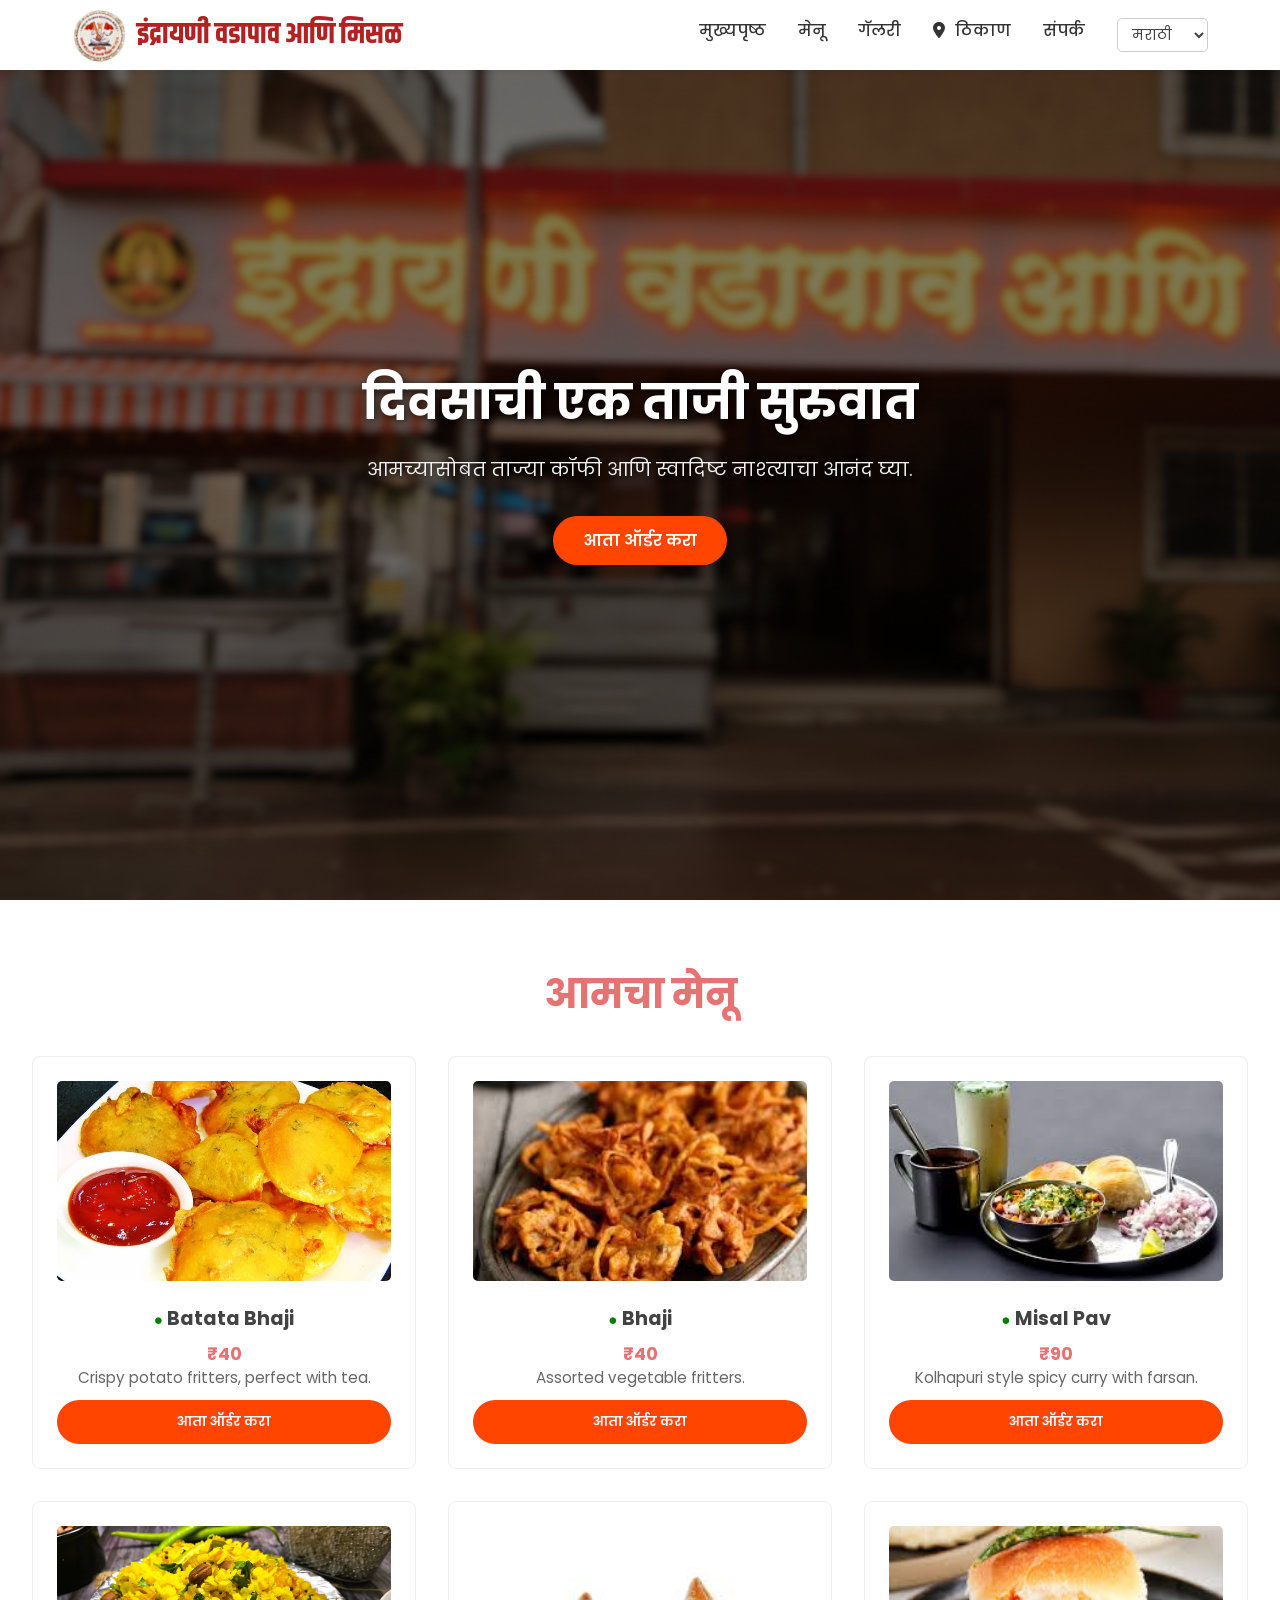
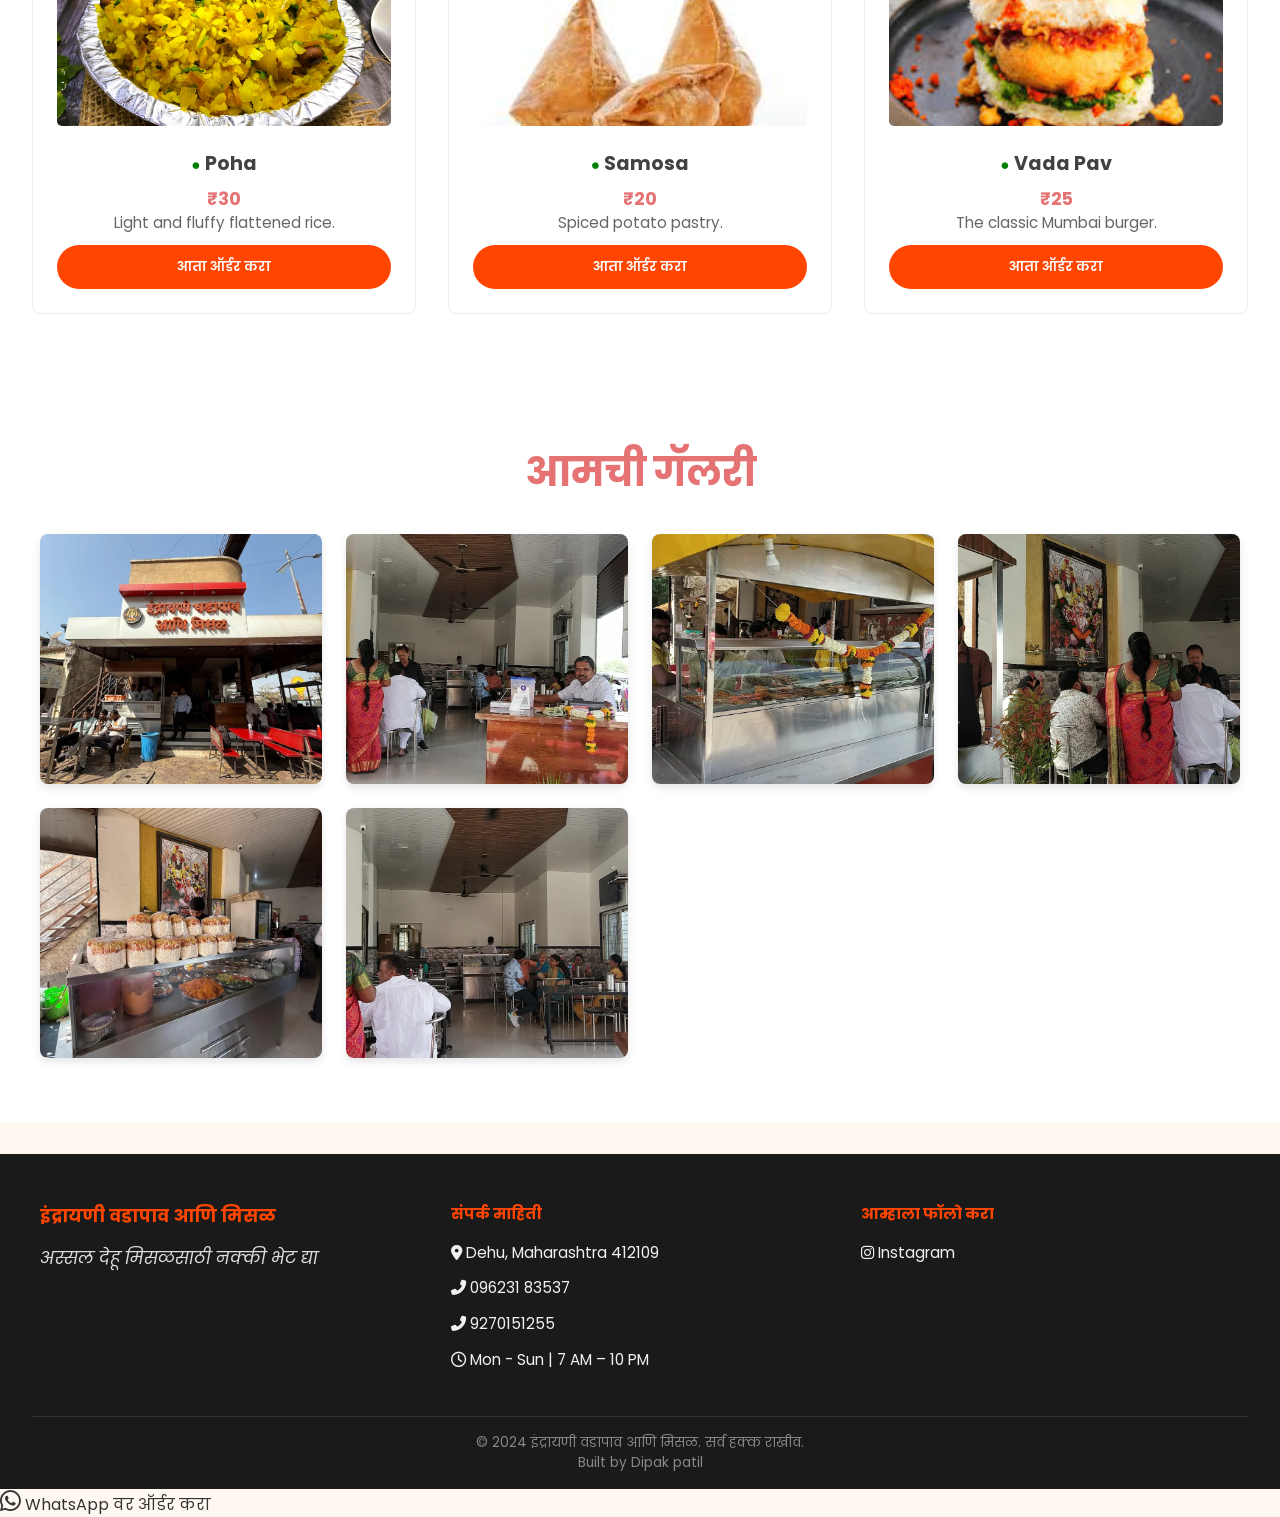
==== commit 347aaedf: "feat: Update contact info, hero link, and delivery options - Adds a new contact number to the footer" ====
--- a/index.html
+++ b/index.html
@@ -34,7 +34,7 @@
 
             <!-- Navigation Links -->
             <ul class="nav-links" id="nav-links">
-                <li><a href="#home"><span data-i18n="home">Home</span></a></li>
+                <li><a href="#hero"><span data-i18n="home">Home</span></a></li>
                 <li><a href="#menu"><span data-i18n="menu">Menu</span></a></li>
                 <li><a href="#gallery"><span data-i18n="gallery">Gallery</span></a></li>
                 <li><a href="https://maps.app.goo.gl/Uf37W1vmxum3vepm6" target="_blank"><i class="fas fa-map-marker-alt"></i> <span data-i18n="location">Location</span></a></li>
@@ -117,6 +117,7 @@
                 <h4 data-i18n="contactInfo">Contact Info</h4>
                 <p><i class="fas fa-map-marker-alt"></i> <a href="https://maps.app.goo.gl/Uf37W1vmxum3vepm6" target="_blank">Dehu, Maharashtra 412109</a></p>
                 <p><i class="fas fa-phone-alt"></i> <a href="tel:09623183537">096231 83537</a></p>
+                <p><i class="fas fa-phone-alt"></i> <a href="tel:9270151255">9270151255</a></p>
                 <p><i class="far fa-clock"></i> Mon - Sun | 7 AM – 10 PM</p>
             </div>
             <div class="footer-column">
@@ -126,6 +127,7 @@
         </div>
         <div class="copyright">
             <p data-i18n="rights">&copy; 2024 Indrayani Vadapav ani Misal. All Rights Reserved.</p>
+            <p>Built by Dipak patil</p>
         </div>
     </footer>
 
@@ -172,7 +174,7 @@
                 whatsappOrder: "Order on WhatsApp",
                 whatsapp_inquiry: "Hello, I would like to inquire about an order.",
                 restaurant_reply: "This is an auto-generated message. We will confirm your order shortly.",
-                outside_delivery_area: "Sorry, we only deliver within a 3km radius. Your location is too far.",
+                outside_delivery_area: "We deliver all over India.",
                 location_unavailable: "Could not get your location. Please enable location services in your browser/phone settings and try again.",
                 deliveryCharge: "Delivery Charge",
                 total: "Total"
@@ -204,7 +206,7 @@
                 whatsappOrder: "WhatsApp पर ऑर्डर करें",
                 whatsapp_inquiry: "नमस्ते, मैं एक ऑर्डर के बारे में पूछताछ करना चाहता हूं।",
                 restaurant_reply: "यह एक स्वचालित संदेश है। हम जल्द ही आपके ऑर्डर की पुष्टि करेंगे।",
-                outside_delivery_area: "माफ़ करें, हम केवल 3 किमी के दायरे में डिलीवरी करते हैं। आपका स्थान बहुत दूर है।",
+                outside_delivery_area: "हम पूरे भारत में डिलीवरी करते हैं।",
                 location_unavailable: "आपका स्थान प्राप्त नहीं हो सका। कृपया अपने ब्राउज़र/फ़ोन सेटिंग्स में स्थान सेवाएं सक्षम करें और पुनः प्रयास करें।",
                 deliveryCharge: "डिलीवरी चार्ज",
                 total: "कुल"
@@ -236,7 +238,7 @@
                 whatsappOrder: "WhatsApp वर ऑर्डर करा",
                 whatsapp_inquiry: "नमस्कार, मला ऑर्डरबद्दल चौकशी करायची आहे.",
                 restaurant_reply: "हा एक स्वयंचलित संदेश आहे. आम्ही लवकरच तुमच्या ऑर्डरची पुष्टी करू.",
-                outside_delivery_area: "क्षमस्व, आम्ही फक्त ३ किमीच्या त्रिज्येत डिलिव्हरी करतो. तुमचे स्थान खूप लांब आहे.",
+                outside_delivery_area: "आम्ही संपूर्ण भारतात डिलिव्हरी करतो.",
                 location_unavailable: "तुमचे स्थान मिळू शकले नाही. कृपया तुमच्या ब्राउझर/फोन सेटिंग्जमध्ये स्थान सेवा सक्षम करा आणि पुन्हा प्रयत्न करा.",
                 deliveryCharge: "डिलिव्हरी चार्ज",
                 total: "एकूण"
@@ -295,7 +297,7 @@
 
                         const distance = calculateDistance(userLat, userLon, restaurantLat, restaurantLon);
 
-                        if (distance <= 3) {
+                        if (true) {
                             proceedWithOrder(itemName, price, lang);
                         } else {
                             alert(translations[lang].outside_delivery_area);
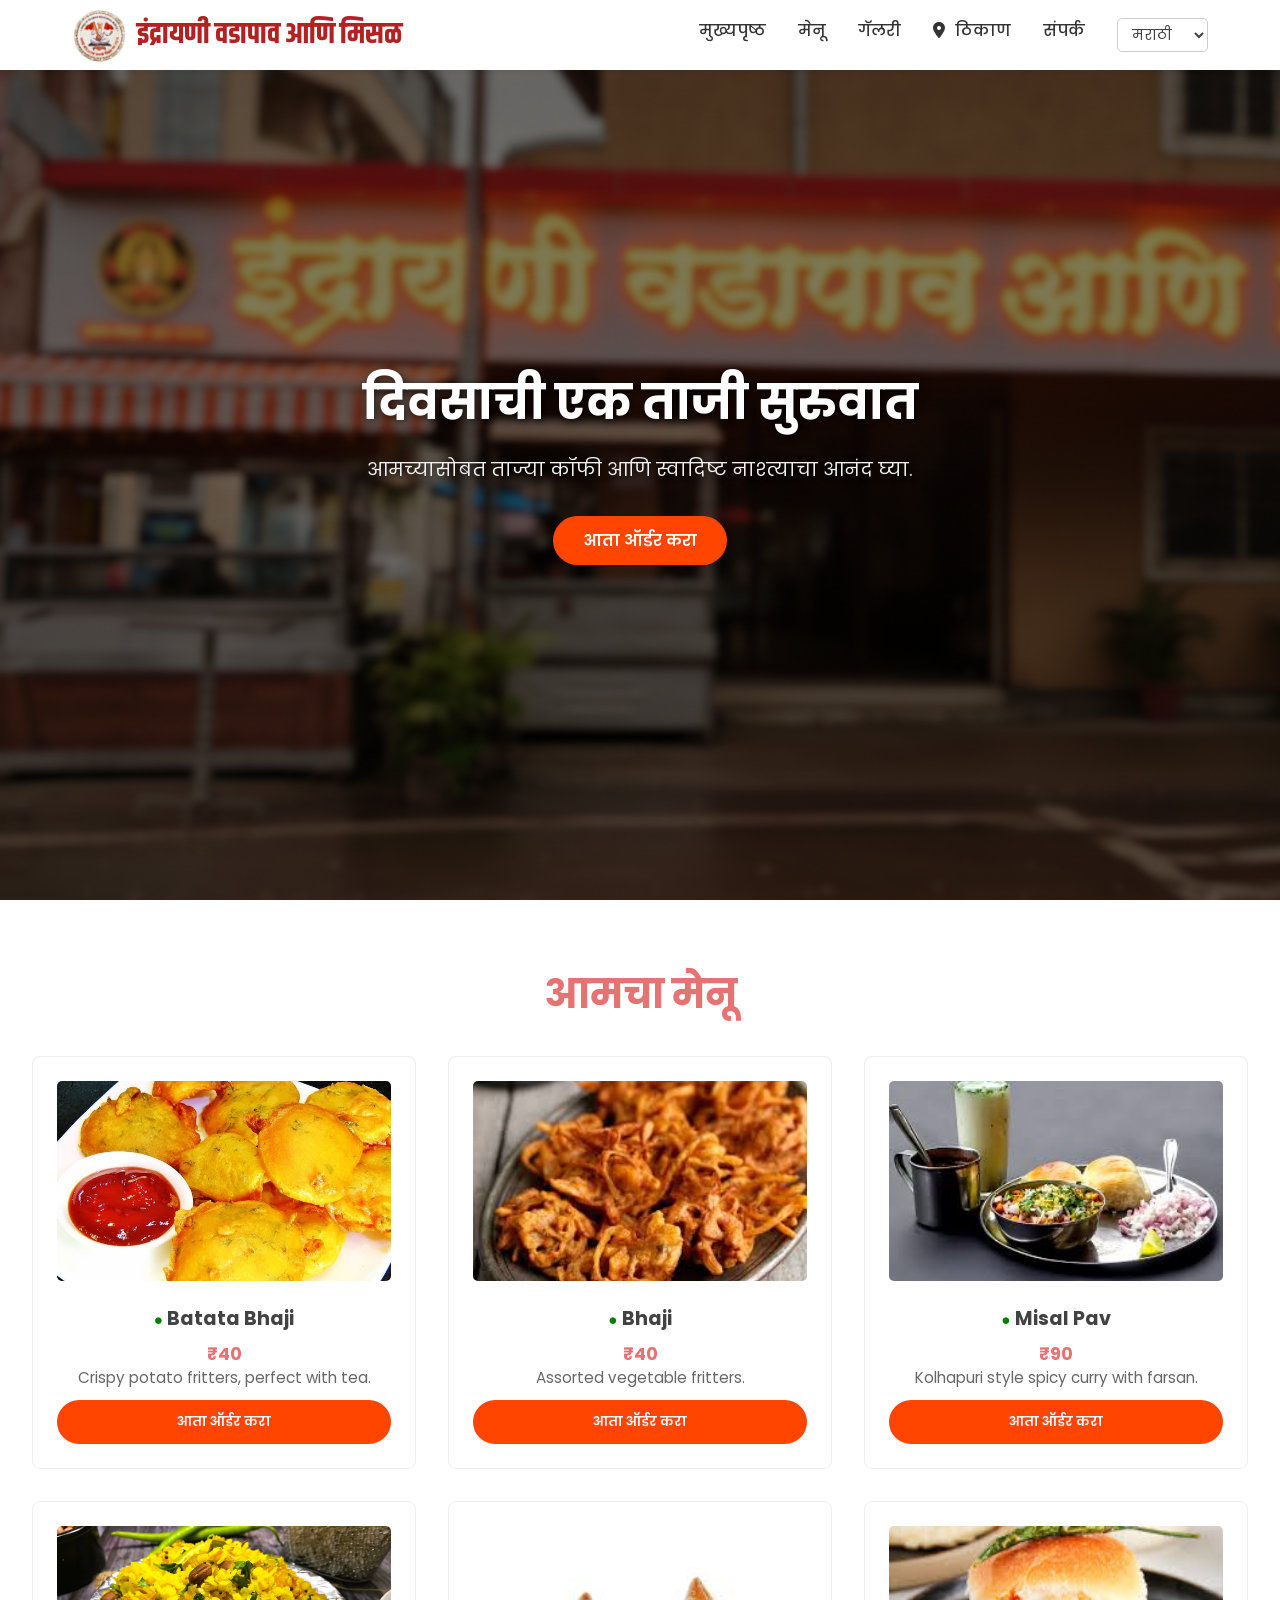
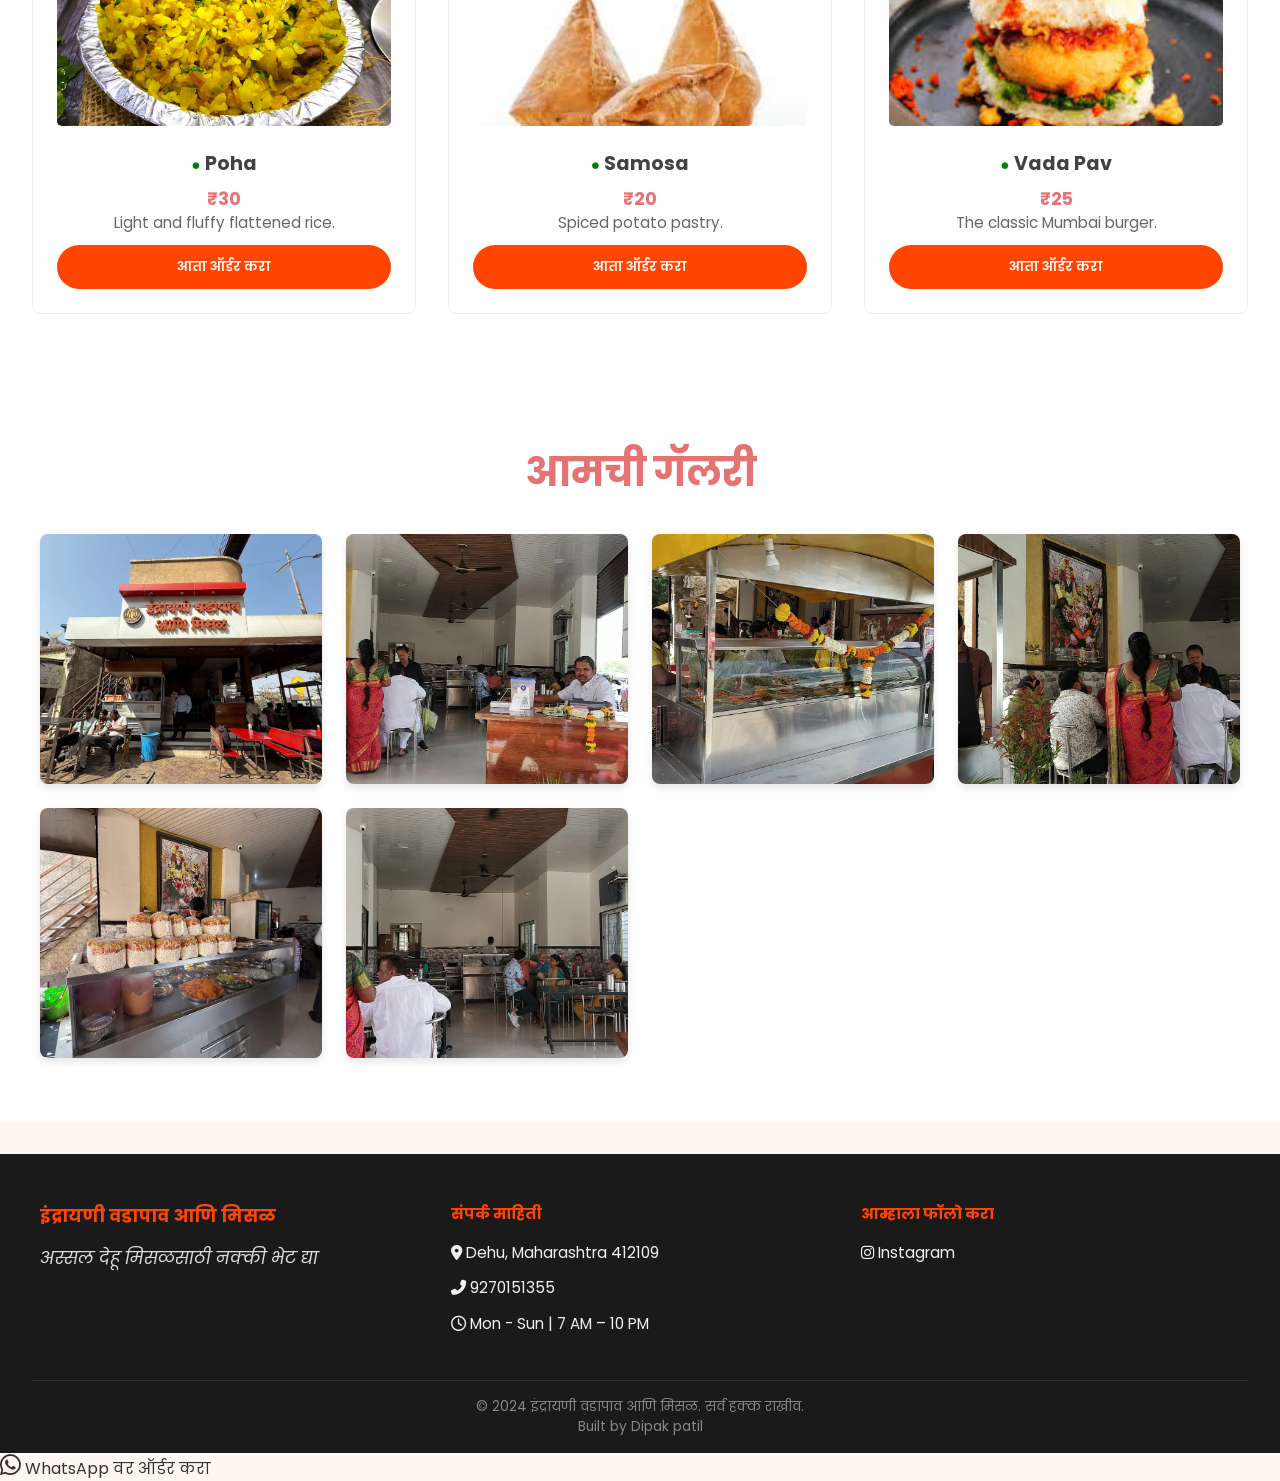
==== commit fba1f370: "feat: Update to all India delivery and change contact number" ====
--- a/index.html
+++ b/index.html
@@ -116,8 +116,7 @@
             <div class="footer-column">
                 <h4 data-i18n="contactInfo">Contact Info</h4>
                 <p><i class="fas fa-map-marker-alt"></i> <a href="https://maps.app.goo.gl/Uf37W1vmxum3vepm6" target="_blank">Dehu, Maharashtra 412109</a></p>
-                <p><i class="fas fa-phone-alt"></i> <a href="tel:09623183537">096231 83537</a></p>
-                <p><i class="fas fa-phone-alt"></i> <a href="tel:9270151255">9270151255</a></p>
+                <p><i class="fas fa-phone-alt"></i> <a href="tel:9270151355">9270151355</a></p>
                 <p><i class="far fa-clock"></i> Mon - Sun | 7 AM – 10 PM</p>
             </div>
             <div class="footer-column">
@@ -286,30 +285,7 @@
 
         function orderItem(itemName, price) {
             const lang = document.getElementById('language-selector').value || 'en';
-
-            if (navigator.geolocation) {
-                navigator.geolocation.getCurrentPosition(
-                    (position) => { // Success
-                        const userLat = position.coords.latitude;
-                        const userLon = position.coords.longitude;
-                        const restaurantLat = 18.7191; // Dehu, Maharashtra
-                        const restaurantLon = 73.7645;
-
-                        const distance = calculateDistance(userLat, userLon, restaurantLat, restaurantLon);
-
-                        if (true) {
-                            proceedWithOrder(itemName, price, lang);
-                        } else {
-                            alert(translations[lang].outside_delivery_area);
-                        }
-                    },
-                    () => { // Error
-                        alert(translations[lang].location_unavailable);
-                    }
-                );
-            } else {
-                alert("Geolocation is not supported by this browser.");
-            }
+            proceedWithOrder(itemName, price, lang);
         }
 
         function proceedWithOrder(itemName, price, lang) {
@@ -324,7 +300,7 @@
                 const orderMessage = `${translations[lang].i_want_to_order}\n- ${qty} x ${itemName} (₹${itemTotal})\n- ${translations[lang].deliveryCharge}: ₹${deliveryCharge}\n- ${translations[lang].total}: ₹${grandTotal}`;
                 const restaurantReply = translations[lang].restaurant_reply;
                 const finalMessage = `${orderMessage}\n\n${restaurantReply}`;
-                const whatsappNumber = "919623183537";
+                const whatsappNumber = "919270151355";
                 const url = `https://wa.me/${whatsappNumber}?text=${encodeURIComponent(finalMessage)}`;
                 window.open(url, '_blank');
             } else if (quantity !== null) {
@@ -332,19 +308,11 @@
             }
         }
 
-        function calculateDistance(lat1, lon1, lat2, lon2) {
-            const R = 6371; // Radius of the earth in km
-            const dLat = (lat2 - lat1) * Math.PI / 180;
-            const dLon = (lon2 - lon1) * Math.PI / 180;
-            const a = 0.5 - Math.cos(dLat)/2 + Math.cos(lat1 * Math.PI / 180) * Math.cos(lat2 * Math.PI / 180) * (1 - Math.cos(dLon)) / 2;
-            return R * 2 * Math.asin(Math.sqrt(a));
-        }
-
         // Floating WhatsApp button for general inquiry
         document.getElementById('whatsapp-float-btn').addEventListener('click', function() {
             const lang = document.getElementById('language-selector').value || 'en';
             const message = translations[lang].whatsapp_inquiry;
-            const whatsappNumber = "919623183537";
+            const whatsappNumber = "919270151355";
             const url = `https://wa.me/${whatsappNumber}?text=${encodeURIComponent(message)}`;
             window.open(url, '_blank');
         });
